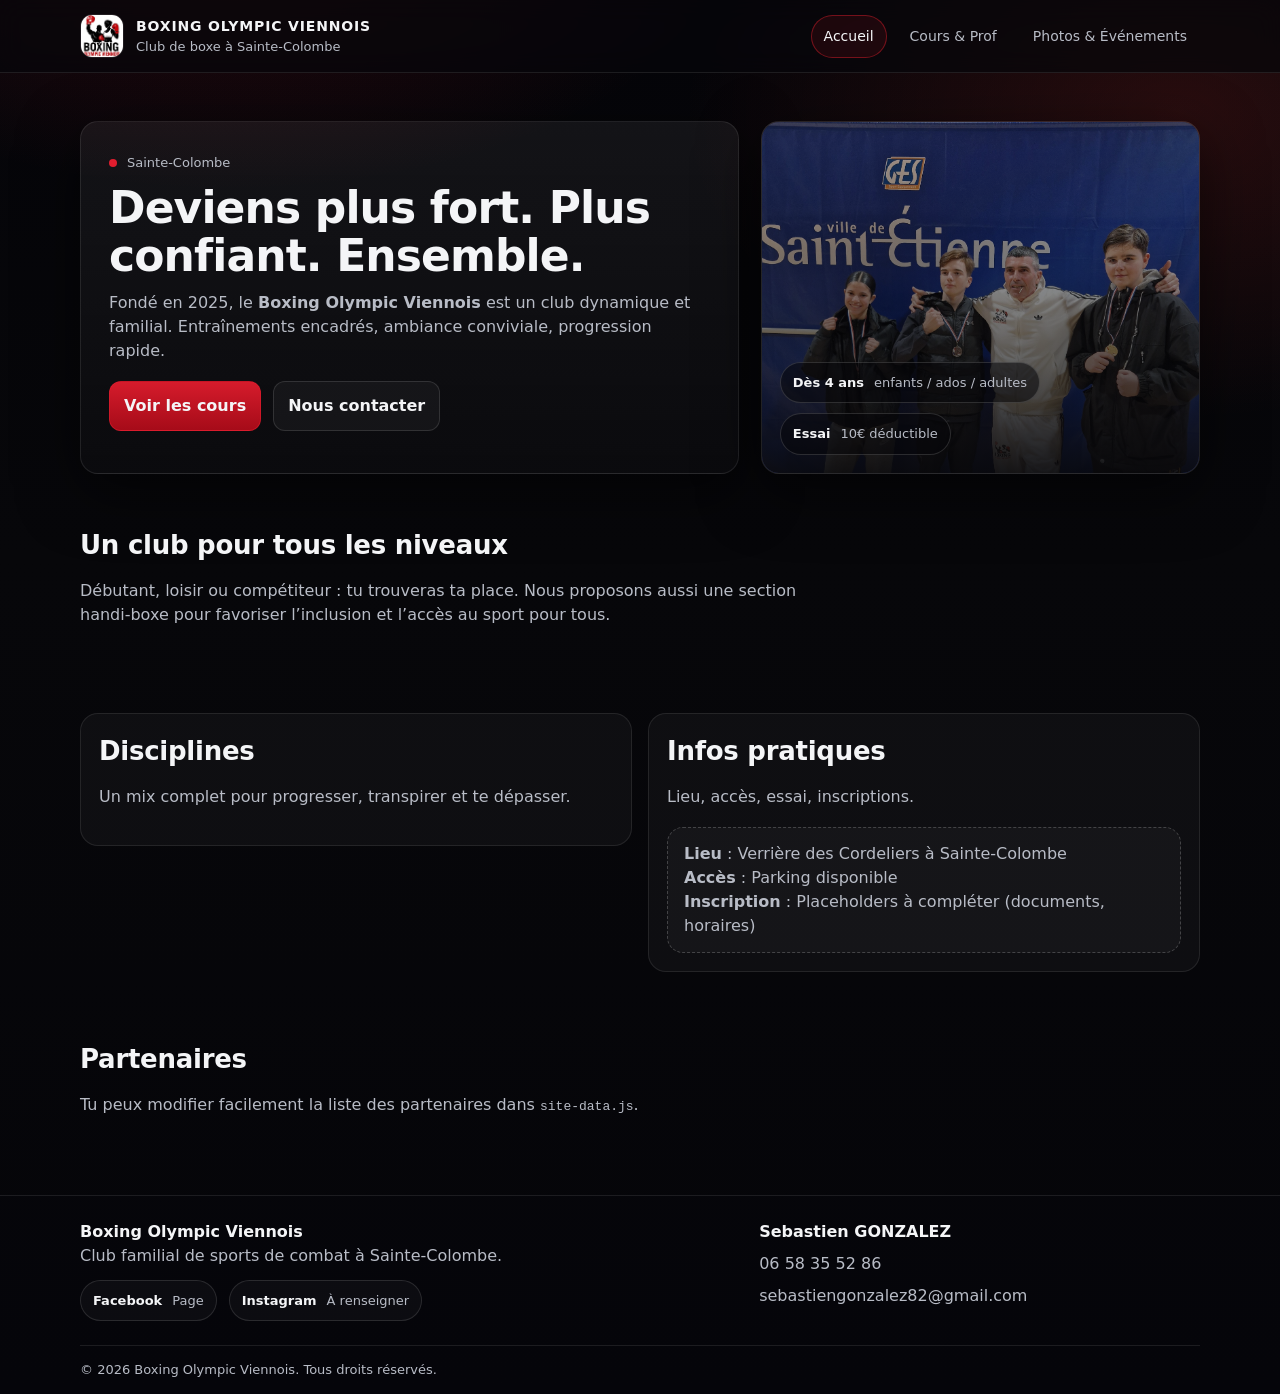
==== index.html @ 9e3224f8 "m" ====
<!doctype html>
<html lang="fr">
<head>
  <meta charset="utf-8" />
  <meta name="viewport" content="width=device-width, initial-scale=1" />
  <title>Boxing Olympic Viennois | Club de boxe à Sainte-Colombe</title>
  <meta name="description" content="Boxing Olympic Viennois (BOV) : club familial de sports de combat à Sainte-Colombe. Cours enfants dès 4 ans, ados, adultes. Loisir, compétition, handi-boxe." />
  <meta name="theme-color" content="#e11d2e" />

  <meta property="og:title" content="Boxing Olympic Viennois" />
  <meta property="og:description" content="Club familial de sports de combat à Sainte-Colombe. Cours enfants, ados, adultes. Loisir, compétition, handi-boxe." />
  <meta property="og:type" content="website" />
  <meta property="og:image" content="images/logo.jpg" />

  <link rel="icon" href="images/logo.jpg" />
  <link rel="stylesheet" href="styles.css" />

  <script src="site-data.js"></script>
  <script src="script.js" defer></script>
</head>
<body>
  <a class="skip-link" href="#main">Aller au contenu</a>

  <header class="site-header">
    <div class="container header-inner">
      <a class="brand" href="index.html" aria-label="Accueil">
        <img src="images/logo.jpg" alt="Logo Boxing Olympic Viennois" />
        <div class="brand-title">
          <strong id="clubName">Boxing Olympic Viennois</strong>
          <span id="tagline">Club de boxe à Sainte-Colombe</span>
        </div>
      </a>

      <nav class="nav" aria-label="Navigation principale">
        <a href="index.html" aria-current="page">Accueil</a>
        <a href="cours.html">Cours & Prof</a>
        <a href="photos-evenements.html">Photos & Événements</a>
      </nav>
    </div>
  </header>

  <main id="main">
    <section class="hero">
      <div class="container hero-grid">
        <div class="hero-card hero-main">
          <div class="kicker"><span class="dot"></span><span id="locationShort">Sainte-Colombe</span></div>
          <h1>Deviens plus fort. Plus confiant. Ensemble.</h1>
          <p>
            Fondé en 2025, le <strong>Boxing Olympic Viennois</strong> est un club dynamique et familial.
            Entraînements encadrés, ambiance conviviale, progression rapide.
          </p>
          <div class="hero-actions">
            <a class="btn primary" href="cours.html">Voir les cours</a>
            <a class="btn" href="#contact">Nous contacter</a>
          </div>
          <div class="meta-row" id="pricing"></div>
        </div>

        <div class="hero-side">
          <div class="hero-card hero-media" aria-label="Photo du club">
            <img src="images/index.jpg" alt="Boxing Olympic Viennois - Entraînement" />
            <div class="hero-badges">
              <div class="badge"><strong>Dès 4 ans</strong><span>enfants / ados / adultes</span></div>
              <div class="badge"><strong>Essai</strong><span>10€ déductible</span></div>
            </div>
          </div>
        </div>
      </div>
    </section>

    <section class="section">
      <div class="container">
        <h2>Un club pour tous les niveaux</h2>
        <p class="lead">
          Débutant, loisir ou compétiteur : tu trouveras ta place. Nous proposons aussi une section handi-boxe
          pour favoriser l’inclusion et l’accès au sport pour tous.
        </p>

        <div class="grid features" id="highlights"></div>
      </div>
    </section>

    <section class="section">
      <div class="container split">
        <div class="card">
          <h2>Disciplines</h2>
          <p class="lead">Un mix complet pour progresser, transpirer et te dépasser.</p>
          <ul class="list" id="disciplines"></ul>
        </div>

        <div class="card">
          <h2>Infos pratiques</h2>
          <p class="lead">Lieu, accès, essai, inscriptions.</p>
          <div class="notice">
            <div><strong>Lieu</strong> : Verrière des Cordeliers à Sainte-Colombe</div>
            <div><strong>Accès</strong> : Parking disponible</div>
            <div><strong>Inscription</strong> : Placeholders à compléter (documents, horaires)</div>
          </div>
        </div>
      </div>
    </section>

    <section class="section">
      <div class="container">
        <h2>Partenaires</h2>
        <p class="lead">Tu peux modifier facilement la liste des partenaires dans <code>site-data.js</code>.</p>
        <div class="partners" id="partners"></div>
      </div>
    </section>
  </main>

  <footer class="site-footer" id="contact">
    <div class="container footer-inner">
      <div>
        <strong id="clubNameFooter">Boxing Olympic Viennois</strong>
        <p>Club familial de sports de combat à Sainte-Colombe.</p>
        <div class="meta-row" style="margin-top:12px">
          <a class="pill" id="contactFacebook" href="#" target="_blank" rel="noopener"><strong>Facebook</strong><span>Page</span></a>
          <a class="pill" id="contactInstagram" href="#" target="_blank" rel="noopener"><strong>Instagram</strong><span>À renseigner</span></a>
        </div>
      </div>

      <div class="footer-links" aria-label="Contact">
        <div><strong id="contactName">Sebastien GONZALEZ</strong></div>
        <a id="contactPhone" href="tel:+33658355286">06 58 35 52 86</a>
        <a id="contactEmail" href="mailto:sebastiengonzalez82@gmail.com">sebastiengonzalez82@gmail.com</a>
        <div id="contactAddress"></div>
      </div>
    </div>

    <div class="container subfooter">
      <div>© <span id="year"></span> Boxing Olympic Viennois. Tous droits réservés.</div>
    </div>

    <script>
      document.getElementById('year').textContent = new Date().getFullYear();
    </script>
  </footer>
</body>
</html>
---- styles.css ----
:root{
  --bg:#07070a;
  --panel:#0f1016;
  --text:#f4f5f7;
  --muted:#b8bcc6;
  --red:#e11d2e;
  --red2:#ff3b30;
  --redDark:#2a0b10;
  --redDark2:#3a0c13;
  --border:rgba(255,255,255,.09);
  --shadow:0 18px 60px rgba(0,0,0,.55);
  --radius:18px;
}
*{box-sizing:border-box}
html{scroll-behavior:smooth}
body{
  margin:0;
  font-family:ui-sans-serif,system-ui,-apple-system,Segoe UI,Roboto,Helvetica,Arial,"Apple Color Emoji","Segoe UI Emoji";
  color:var(--text);
  background:
    radial-gradient(1000px 600px at 18% -10%, rgba(225,29,46,.20), transparent 55%),
    radial-gradient(900px 560px at 92% 8%, rgba(255,59,48,.14), transparent 55%),
    linear-gradient(180deg, #050509 0%, #07070a 40%, #050509 100%);
  line-height:1.5;
}
a{color:inherit;text-decoration:none}
a:hover{color:var(--text)}
img{max-width:100%;display:block}
.container{width:min(1120px, calc(100% - 40px)); margin:0 auto}

.skip-link{
  position:absolute; left:-999px; top:auto; width:1px; height:1px; overflow:hidden;
}
.skip-link:focus{
  left:16px; top:16px; width:auto; height:auto; padding:10px 12px;
  background:var(--panel); border:1px solid var(--border); border-radius:12px; z-index:2000;
}

.site-header{position:sticky; top:0; z-index:1000; backdrop-filter:blur(12px); background:rgba(7,7,10,.70); border-bottom:1px solid var(--border)}
.header-inner{display:flex; align-items:center; justify-content:space-between; padding:14px 0; gap:16px}
.brand{display:flex; align-items:center; gap:12px; min-width:0}
.brand img{width:44px; height:44px; border-radius:12px; object-fit:cover; border:1px solid var(--border)}
.brand-title{display:flex; flex-direction:column; min-width:0}
.brand-title strong{font-size:14px; letter-spacing:.06em; text-transform:uppercase; white-space:nowrap; overflow:hidden; text-overflow:ellipsis}
.brand-title span{font-size:13px; color:var(--muted); white-space:nowrap; overflow:hidden; text-overflow:ellipsis}

.nav{display:flex; align-items:center; gap:10px; flex-wrap:wrap; justify-content:flex-end}
.nav a{
  padding:10px 12px;
  border:1px solid transparent;
  border-radius:999px;
  color:var(--muted);
  font-size:14px;
}
.nav a:hover{color:var(--text); border-color:rgba(255,255,255,.12); background:rgba(255,255,255,.04)}
.nav a[aria-current="page"]{color:var(--text); border-color:rgba(225,29,46,.45); background:rgba(225,29,46,.10)}

.hero{padding:48px 0 18px}
.hero-grid{display:grid; grid-template-columns: 1.2fr .8fr; gap:22px; align-items:stretch}
.hero-card{
  background:linear-gradient(180deg, rgba(255,255,255,.06), rgba(255,255,255,.02));
  border:1px solid var(--border);
  border-radius:var(--radius);
  box-shadow:var(--shadow);
  overflow:hidden;
}
.hero-main{padding:28px}
.kicker{display:inline-flex; align-items:center; gap:10px; font-size:13px; color:var(--muted)}
.kicker .dot{width:8px; height:8px; border-radius:999px; background:var(--red)}
.hero h1{margin:10px 0 10px; font-size:44px; letter-spacing:-.02em; line-height:1.1}
.hero p{margin:0; color:var(--muted); font-size:16px; max-width:62ch}
.hero-actions{display:flex; gap:12px; margin-top:18px; flex-wrap:wrap}
.btn{
  display:inline-flex; align-items:center; justify-content:center;
  padding:12px 14px;
  border-radius:12px;
  border:1px solid rgba(255,255,255,.12);
  background:rgba(255,255,255,.04);
  color:var(--text);
  font-weight:600;
}
.btn:hover{border-color:rgba(255,255,255,.18); background:rgba(255,255,255,.06)}
.btn.primary{
  border-color:rgba(225,29,46,.55);
  background:linear-gradient(180deg, rgba(225,29,46,.95), rgba(175,12,26,.95));
}
.btn.primary:hover{filter:saturate(1.05) brightness(1.03)}

.hero-side{display:flex; flex-direction:column}
.hero-side .hero-card{height:100%}
.hero-media{position:relative; height:100%}
.hero-media img{width:100%; height:100%; object-fit:cover; opacity:.92}
.hero-media::after{
  content:"";
  position:absolute; inset:0;
  background:linear-gradient(180deg, rgba(7,7,10,.10) 0%, rgba(7,7,10,.60) 70%, rgba(7,7,10,.92) 100%);
}
.hero-badges{position:absolute; inset:auto 18px 18px 18px; display:flex; gap:10px; flex-wrap:wrap; z-index:2}
.badge{display:inline-flex; align-items:center; gap:10px; padding:10px 12px; border-radius:999px; border:1px solid rgba(255,255,255,.14); background:rgba(7,7,10,.55); color:var(--text); font-size:13px}
.badge span{color:var(--muted)}

.section{padding:34px 0}
.section h2{margin:0 0 14px; font-size:26px; letter-spacing:-.01em}
.section p.lead{margin:0 0 18px; color:var(--muted); max-width:75ch}

.band{
  border-top:1px solid var(--border);
  border-bottom:1px solid var(--border);
}
.band--red{
  background:
    radial-gradient(900px 520px at 15% 0%, rgba(225,29,46,.22), transparent 55%),
    linear-gradient(180deg, rgba(42,11,16,.92), rgba(26,8,12,.92));
}

.grid{display:grid; grid-template-columns: repeat(12, 1fr); gap:16px}
.card{
  background:rgba(255,255,255,.035);
  border:1px solid var(--border);
  border-radius:var(--radius);
  padding:18px;
}
.card h3{margin:0 0 8px; font-size:18px}
.card p{margin:0; color:var(--muted)}

.card--accent{
  background:linear-gradient(180deg, rgba(58,12,19,.70), rgba(42,11,16,.40));
  border-color:rgba(225,29,46,.22);
}
.card--accent h2, .card--accent h3{color:var(--text)}
.card--accent p{color:rgba(244,245,247,.84)}

 .prof-photo{
   width:100%;
   height:220px;
   object-fit:cover;
   border-radius:16px;
   border:1px solid rgba(255,255,255,.10);
   margin:12px 0 12px;
 }

.discipline-grid .card{grid-column: span 6}

.features .card{grid-column: span 4}

.split{display:grid; grid-template-columns: 1fr 1fr; gap:16px; align-items:start}
.list{margin:0; padding-left:18px; color:var(--muted)}
.list li{margin:8px 0}

.meta-row{display:flex; gap:12px; flex-wrap:wrap; margin-top:14px}
.pill{display:inline-flex; align-items:center; gap:10px; padding:10px 12px; border-radius:999px; border:1px solid rgba(255,255,255,.12); background:rgba(255,255,255,.03); color:var(--muted); font-size:13px}
.pill strong{color:var(--text); font-weight:700}

.gallery{display:grid; grid-template-columns:repeat(12, 1fr); gap:12px}
.gallery a{grid-column:span 3; border-radius:16px; overflow:hidden; border:1px solid var(--border); background:rgba(255,255,255,.03)}
.gallery img{width:100%; height:190px; object-fit:cover; transition:transform .25s ease}
.gallery a:hover img{transform:scale(1.04)}
.gallery .caption{padding:10px 12px; color:var(--muted); font-size:13px}

.partners{display:grid; grid-template-columns:repeat(12, 1fr); gap:12px}
.partner{grid-column:span 3; display:flex; flex-direction:column; gap:10px; padding:14px; border-radius:16px; border:1px solid var(--border); background:rgba(255,255,255,.03)}
.partner img{width:100%; height:120px; object-fit:cover; border-radius:12px; border:1px solid rgba(255,255,255,.10)}
.partner strong{font-size:14px}
.partner span{font-size:13px; color:var(--muted)}
.partner:hover{border-color:rgba(225,29,46,.35)}

.site-footer{margin-top:26px; border-top:1px solid var(--border); background:rgba(7,7,10,.70)}
.footer-inner{display:grid; grid-template-columns: 1.2fr .8fr; gap:18px; padding:24px 0}
.footer-inner p{margin:0; color:var(--muted)}
.footer-links{display:flex; flex-direction:column; gap:8px; align-items:flex-start}
.footer-links a{color:var(--muted)}
.footer-links a:hover{color:var(--text)}
.subfooter{padding:14px 0; color:var(--muted); font-size:13px; border-top:1px solid var(--border)}

.notice{padding:14px 16px; border-radius:16px; border:1px dashed rgba(255,255,255,.20); background:rgba(255,255,255,.03); color:var(--muted)}

@media (max-width: 980px){
  .hero-grid{grid-template-columns:1fr}
  .hero h1{font-size:38px}
  .features .card{grid-column:span 6}
  .gallery a{grid-column:span 4}
  .partner{grid-column:span 4}
}
@media (max-width: 640px){
  .header-inner{padding:12px 0}
  .brand-title span{display:none}
  .hero{padding:34px 0 12px}
  .hero h1{font-size:32px}
  .hero-main{padding:20px}
  .features .card{grid-column:span 12}
  .split{grid-template-columns:1fr}
  .gallery a{grid-column:span 6}
  .partner{grid-column:span 6}
  .footer-inner{grid-template-columns:1fr}
}
@media (max-width: 420px){
  .gallery a{grid-column:span 12}
  .partner{grid-column:span 12}
}
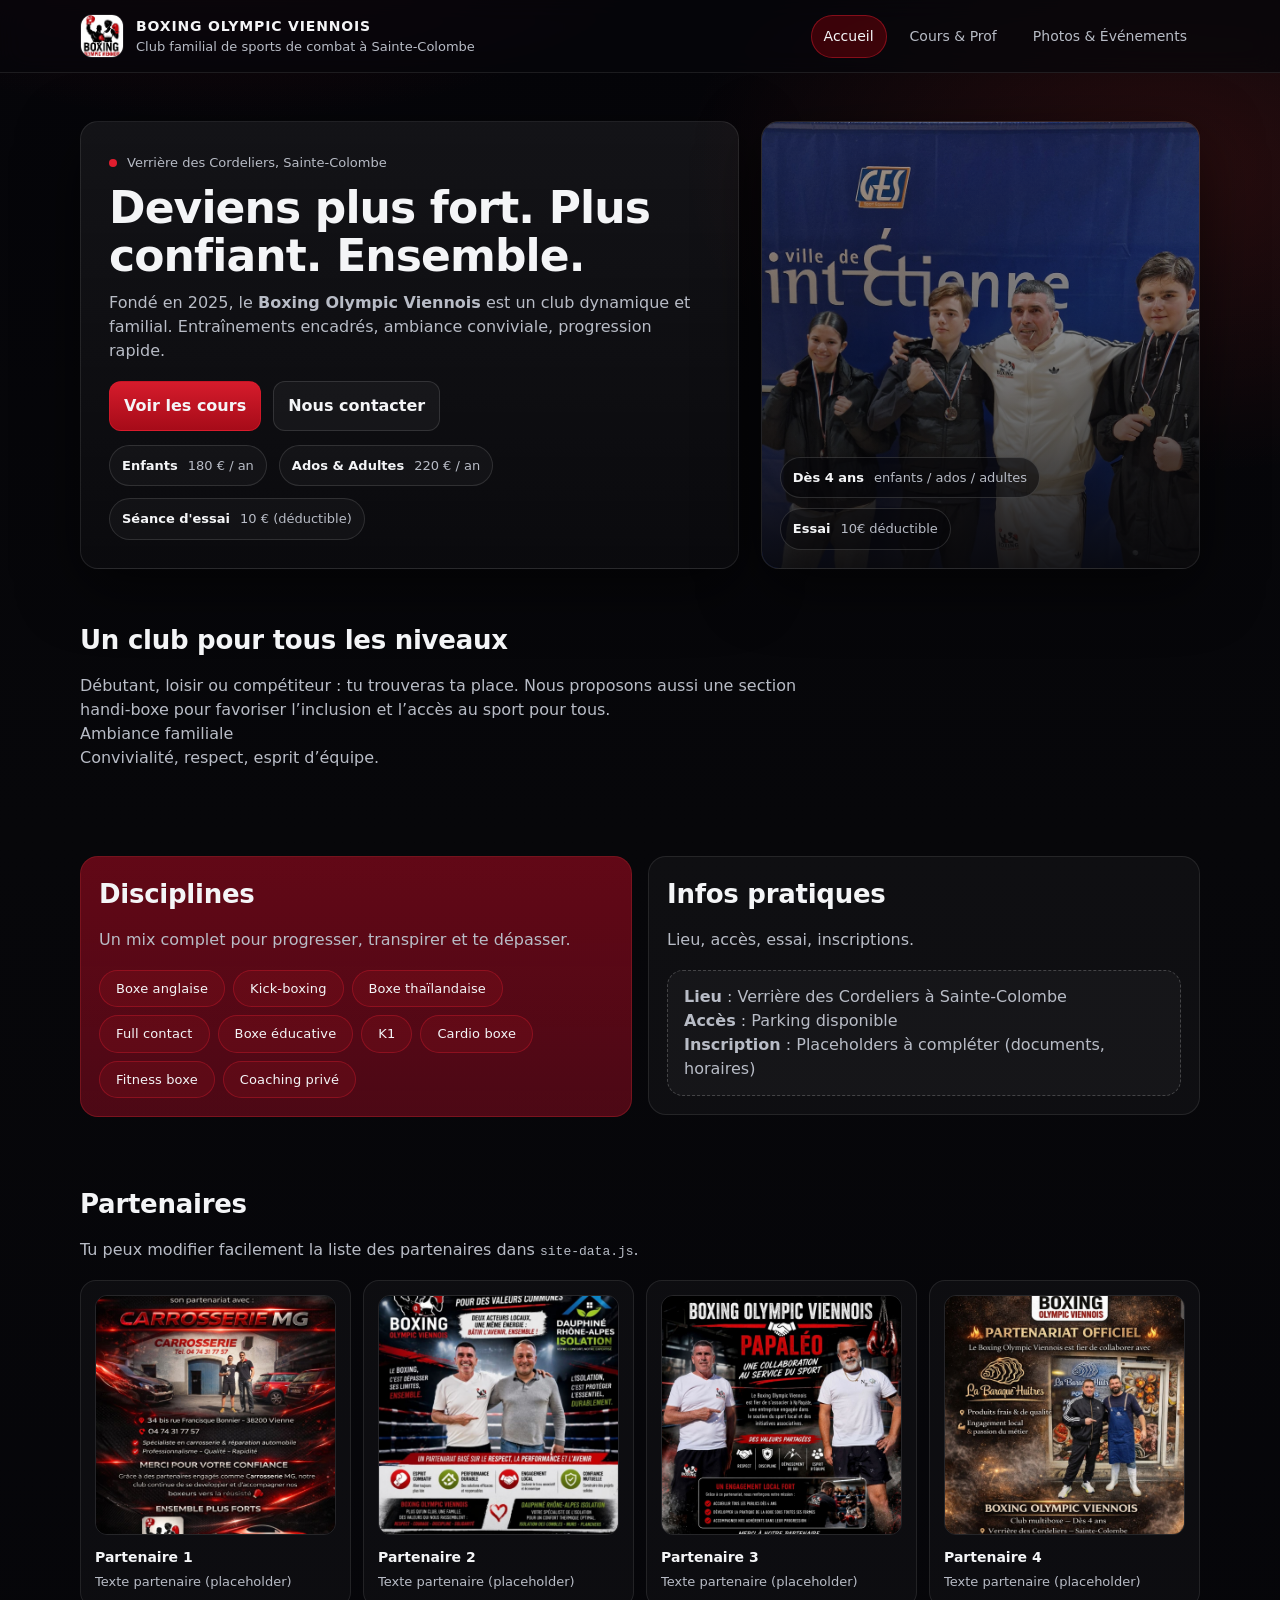
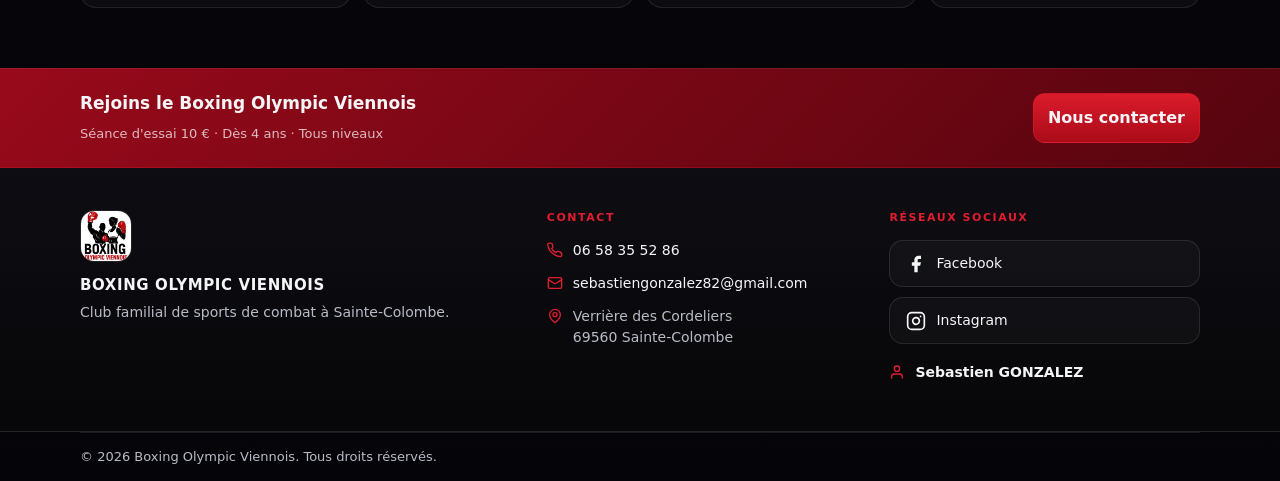
==== commit 7108d263: "m" ====
--- a/index.html
+++ b/index.html
@@ -74,18 +74,19 @@
         <p class="lead">
           Débutant, loisir ou compétiteur : tu trouveras ta place. Nous proposons aussi une section handi-boxe
           pour favoriser l’inclusion et l’accès au sport pour tous.
+          <br>
+          Ambiance familiale<br>
+          Convivialité, respect, esprit d’équipe.
         </p>
 
-        <div class="grid features" id="highlights"></div>
-      </div>
     </section>
 
     <section class="section">
       <div class="container split">
-        <div class="card">
+        <div class="card card--accent">
           <h2>Disciplines</h2>
           <p class="lead">Un mix complet pour progresser, transpirer et te dépasser.</p>
-          <ul class="list" id="disciplines"></ul>
+          <div class="disc-tags" id="disciplines"></div>
         </div>
 
         <div class="card">
@@ -110,21 +111,60 @@
   </main>
 
   <footer class="site-footer" id="contact">
-    <div class="container footer-inner">
-      <div>
-        <strong id="clubNameFooter">Boxing Olympic Viennois</strong>
-        <p>Club familial de sports de combat à Sainte-Colombe.</p>
-        <div class="meta-row" style="margin-top:12px">
-          <a class="pill" id="contactFacebook" href="#" target="_blank" rel="noopener"><strong>Facebook</strong><span>Page</span></a>
-          <a class="pill" id="contactInstagram" href="#" target="_blank" rel="noopener"><strong>Instagram</strong><span>À renseigner</span></a>
+
+    <div class="footer-cta">
+      <div class="container footer-cta-inner">
+        <div>
+          <strong>Rejoins le Boxing Olympic Viennois</strong>
+          <span>Séance d'essai 10 € · Dès 4 ans · Tous niveaux</span>
         </div>
+        <a class="btn primary" href="mailto:sebastiengonzalez82@gmail.com">Nous contacter</a>
       </div>
+    </div>
 
-      <div class="footer-links" aria-label="Contact">
-        <div><strong id="contactName">Sebastien GONZALEZ</strong></div>
-        <a id="contactPhone" href="tel:+33658355286">06 58 35 52 86</a>
-        <a id="contactEmail" href="mailto:sebastiengonzalez82@gmail.com">sebastiengonzalez82@gmail.com</a>
-        <div id="contactAddress"></div>
+    <div class="footer-body">
+      <div class="container footer-cols">
+
+        <div class="footer-col footer-col--brand">
+          <img src="images/logo.jpg" alt="Logo Boxing Olympic Viennois" class="footer-logo" />
+          <strong id="clubNameFooter">Boxing Olympic Viennois</strong>
+          <p>Club familial de sports de combat à Sainte-Colombe.</p>
+        </div>
+
+        <div class="footer-col">
+          <div class="footer-col-title">Contact</div>
+          <div class="footer-contact-row">
+            <svg xmlns="http://www.w3.org/2000/svg" width="16" height="16" viewBox="0 0 24 24" fill="none" stroke="currentColor" stroke-width="2" stroke-linecap="round" stroke-linejoin="round" aria-hidden="true"><path d="M22 16.92v3a2 2 0 0 1-2.18 2 19.79 19.79 0 0 1-8.63-3.07A19.5 19.5 0 0 1 4.11 12.5a19.79 19.79 0 0 1-3.07-8.67A2 2 0 0 1 3 1.72h3a2 2 0 0 1 2 1.72c.127.96.361 1.903.7 2.81a2 2 0 0 1-.45 2.11L7.09 9.91a16 16 0 0 0 6 6l1.27-1.27a2 2 0 0 1 2.11-.45c.907.339 1.85.573 2.81.7A2 2 0 0 1 21 16.92z"/></svg>
+            <a id="contactPhone" href="tel:+33658355286">06 58 35 52 86</a>
+          </div>
+          <div class="footer-contact-row">
+            <svg xmlns="http://www.w3.org/2000/svg" width="16" height="16" viewBox="0 0 24 24" fill="none" stroke="currentColor" stroke-width="2" stroke-linecap="round" stroke-linejoin="round" aria-hidden="true"><rect width="20" height="16" x="2" y="4" rx="2"/><path d="m22 7-8.97 5.7a1.94 1.94 0 0 1-2.06 0L2 7"/></svg>
+            <a id="contactEmail" href="mailto:sebastiengonzalez82@gmail.com">sebastiengonzalez82@gmail.com</a>
+          </div>
+          <div class="footer-contact-row">
+            <svg xmlns="http://www.w3.org/2000/svg" width="16" height="16" viewBox="0 0 24 24" fill="none" stroke="currentColor" stroke-width="2" stroke-linecap="round" stroke-linejoin="round" aria-hidden="true"><path d="M20 10c0 6-8 12-8 12s-8-6-8-12a8 8 0 0 1 16 0Z"/><circle cx="12" cy="10" r="3"/></svg>
+            <div id="contactAddress">Verrière des Cordeliers<br>69560 Sainte-Colombe</div>
+          </div>
+        </div>
+
+        <div class="footer-col">
+          <div class="footer-col-title">Réseaux sociaux</div>
+          <div class="footer-socials">
+            <a class="social-btn" id="contactFacebook" href="https://www.facebook.com/sebastien.gonzalez.7921" target="_blank" rel="noopener" aria-label="Facebook">
+              <svg xmlns="http://www.w3.org/2000/svg" width="20" height="20" viewBox="0 0 24 24" aria-hidden="true"><path fill="currentColor" d="M18 2h-3a5 5 0 0 0-5 5v3H7v4h3v8h4v-8h3l1-4h-4V7a1 1 0 0 1 1-1h3z"/></svg>
+              <span>Facebook</span>
+            </a>
+            <a class="social-btn" id="contactInstagram" href="#" target="_blank" rel="noopener" aria-label="Instagram">
+              <svg xmlns="http://www.w3.org/2000/svg" width="20" height="20" viewBox="0 0 24 24" fill="none" stroke="currentColor" stroke-width="2" stroke-linecap="round" stroke-linejoin="round" aria-hidden="true"><rect width="20" height="20" x="2" y="2" rx="5" ry="5"/><path d="M16 11.37A4 4 0 1 1 12.63 8 4 4 0 0 1 16 11.37z"/><line x1="17.5" x2="17.51" y1="6.5" y2="6.5"/></svg>
+              <span>Instagram</span>
+            </a>
+          </div>
+          <div class="footer-contact-row" style="margin-top:18px">
+            <svg xmlns="http://www.w3.org/2000/svg" width="16" height="16" viewBox="0 0 24 24" fill="none" stroke="currentColor" stroke-width="2" stroke-linecap="round" stroke-linejoin="round" aria-hidden="true"><path d="M20 21v-2a4 4 0 0 0-4-4H8a4 4 0 0 0-4 4v2"/><circle cx="12" cy="7" r="4"/></svg>
+            <strong id="contactName">Sebastien GONZALEZ</strong>
+          </div>
+        </div>
+
       </div>
     </div>
 
--- a/styles.css
+++ b/styles.css
@@ -52,8 +52,8 @@
   color:var(--muted);
   font-size:14px;
 }
-.nav a:hover{color:var(--text); border-color:rgba(255,255,255,.12); background:rgba(255,255,255,.04)}
-.nav a[aria-current="page"]{color:var(--text); border-color:rgba(225,29,46,.45); background:rgba(225,29,46,.10)}
+.nav a:hover{color:var(--text); border-color:rgba(255,255,255,.12); background:rgba(90, 1, 1, 0.497)}
+.nav a[aria-current="page"]{color:var(--text); border-color:rgba(225,29,46,.45); background:rgba(120, 1, 11, 0.468)}
 
 .hero{padding:48px 0 18px}
 .hero-grid{display:grid; grid-template-columns: 1.2fr .8fr; gap:22px; align-items:stretch}
@@ -124,8 +124,8 @@
 .card p{margin:0; color:var(--muted)}
 
 .card--accent{
-  background:linear-gradient(180deg, rgba(58,12,19,.70), rgba(42,11,16,.40));
-  border-color:rgba(225,29,46,.22);
+  background:linear-gradient(180deg, rgba(137, 9, 28, 0.7), rgba(182, 12, 40, 0.4));
+  border-color:rgba(137, 26, 35, 0.673);
 }
 .card--accent h2, .card--accent h3{color:var(--text)}
 .card--accent p{color:rgba(244,245,247,.84)}
@@ -141,6 +141,19 @@
 
 .discipline-grid .card{grid-column: span 6}
 
+.disc-tags{display:flex; flex-wrap:wrap; gap:8px; margin-top:14px}
+.disc-tag{
+  display:inline-flex; align-items:center;
+  padding:8px 16px;
+  border-radius:999px;
+  border:1px solid rgba(225,29,46,.35);
+  background:rgba(225,29,46,.10);
+  color:var(--text);
+  font-size:13px;
+  font-weight:500;
+  letter-spacing:.01em;
+}
+
 .features .card{grid-column: span 4}
 
 .split{display:grid; grid-template-columns: 1fr 1fr; gap:16px; align-items:start}
@@ -159,17 +172,99 @@
 
 .partners{display:grid; grid-template-columns:repeat(12, 1fr); gap:12px}
 .partner{grid-column:span 3; display:flex; flex-direction:column; gap:10px; padding:14px; border-radius:16px; border:1px solid var(--border); background:rgba(255,255,255,.03)}
-.partner img{width:100%; height:120px; object-fit:cover; border-radius:12px; border:1px solid rgba(255,255,255,.10)}
+.partner img{width:100%; height:240px; object-fit:cover; border-radius:12px; border:1px solid rgba(255,255,255,.10)}
 .partner strong{font-size:14px}
 .partner span{font-size:13px; color:var(--muted)}
 .partner:hover{border-color:rgba(225,29,46,.35)}
 
-.site-footer{margin-top:26px; border-top:1px solid var(--border); background:rgba(7,7,10,.70)}
-.footer-inner{display:grid; grid-template-columns: 1.2fr .8fr; gap:18px; padding:24px 0}
-.footer-inner p{margin:0; color:var(--muted)}
-.footer-links{display:flex; flex-direction:column; gap:8px; align-items:flex-start}
-.footer-links a{color:var(--muted)}
-.footer-links a:hover{color:var(--text)}
+.modal{
+  position:fixed;
+  inset:0;
+  display:none;
+  align-items:center;
+  justify-content:center;
+  padding:20px;
+  background:rgba(0,0,0,.72);
+  backdrop-filter:blur(6px);
+  z-index:3000;
+}
+.modal[aria-hidden="false"]{display:flex}
+.modal__dialog{
+  width:min(600px, 100%);
+  max-height:calc(100vh - 40px);
+  overflow:auto;
+  border-radius:18px;
+  border:1px solid rgba(255,255,255,.14);
+  background:rgba(15,16,22,.92);
+  box-shadow:var(--shadow);
+}
+.modal__top{
+  display:flex;
+  align-items:center;
+  justify-content:space-between;
+  gap:12px;
+  padding:14px 14px 10px;
+  border-bottom:1px solid var(--border);
+}
+.modal__title{font-weight:800}
+.modal__close{
+  appearance:none;
+  border:1px solid rgba(255,255,255,.14);
+  background:rgba(255,255,255,.04);
+  color:var(--text);
+  border-radius:12px;
+  padding:10px 12px;
+  cursor:pointer;
+}
+.modal__close:hover{background:rgba(255,255,255,.06)}
+.modal__body{padding:14px}
+.modal__img{width:100%; height:auto; border-radius:16px; border:1px solid rgba(255,255,255,.10)}
+.modal__actions{display:flex; gap:10px; flex-wrap:wrap; padding:0 14px 14px}
+
+.site-footer{margin-top:26px}
+
+.footer-cta{
+  background:linear-gradient(135deg, rgba(160,10,28,.95) 0%, rgba(90,5,15,.95) 100%);
+  border-top:1px solid rgba(255,255,255,.08);
+  border-bottom:1px solid rgba(225,29,46,.25);
+}
+.footer-cta-inner{
+  display:flex; align-items:center; justify-content:space-between; gap:16px; flex-wrap:wrap;
+  padding:22px 0;
+}
+.footer-cta strong{font-size:17px; display:block; margin-bottom:4px}
+.footer-cta span{font-size:13px; color:rgba(255,255,255,.72)}
+
+.footer-body{
+  background:linear-gradient(180deg, #0d0d13 0%, #070709 100%);
+  border-bottom:1px solid var(--border);
+  padding:42px 0 36px;
+}
+.footer-cols{display:grid; grid-template-columns:1.4fr 1fr 1fr; gap:32px}
+.footer-col-title{
+  font-size:11px; letter-spacing:.14em; text-transform:uppercase;
+  color:var(--red); font-weight:700; margin-bottom:14px;
+}
+.footer-logo{width:52px; height:52px; border-radius:14px; object-fit:cover; border:1px solid var(--border); margin-bottom:12px}
+.footer-col--brand strong{font-size:15px; letter-spacing:.04em; text-transform:uppercase; display:block; margin-bottom:6px}
+.footer-col--brand p{color:var(--muted); font-size:14px; margin:0}
+
+.footer-contact-row{display:flex; align-items:flex-start; gap:10px; margin-bottom:12px; color:var(--muted); font-size:14px}
+.footer-contact-row svg{flex-shrink:0; color:var(--red); margin-top:2px}
+.footer-contact-row a{color:var(--text)}
+.footer-contact-row a:hover{color:var(--red2)}
+.footer-contact-row strong{color:var(--text)}
+
+.footer-socials{display:flex; flex-direction:column; gap:10px}
+.social-btn{
+  display:inline-flex; align-items:center; gap:10px;
+  padding:12px 16px; border-radius:14px;
+  border:1px solid rgba(255,255,255,.10);
+  background:rgba(255,255,255,.03);
+  color:var(--text); font-size:14px;
+}
+.social-btn:hover{border-color:rgba(225,29,46,.45); background:rgba(225,29,46,.08); color:var(--text)}
+
 .subfooter{padding:14px 0; color:var(--muted); font-size:13px; border-top:1px solid var(--border)}
 
 .notice{padding:14px 16px; border-radius:16px; border:1px dashed rgba(255,255,255,.20); background:rgba(255,255,255,.03); color:var(--muted)}
@@ -191,9 +286,11 @@
   .split{grid-template-columns:1fr}
   .gallery a{grid-column:span 6}
   .partner{grid-column:span 6}
-  .footer-inner{grid-template-columns:1fr}
+  .footer-cols{grid-template-columns:1fr 1fr}
+  .footer-cta-inner{flex-direction:column; align-items:flex-start}
 }
 @media (max-width: 420px){
   .gallery a{grid-column:span 12}
   .partner{grid-column:span 12}
-}
+  .footer-cols{grid-template-columns:1fr}
+}
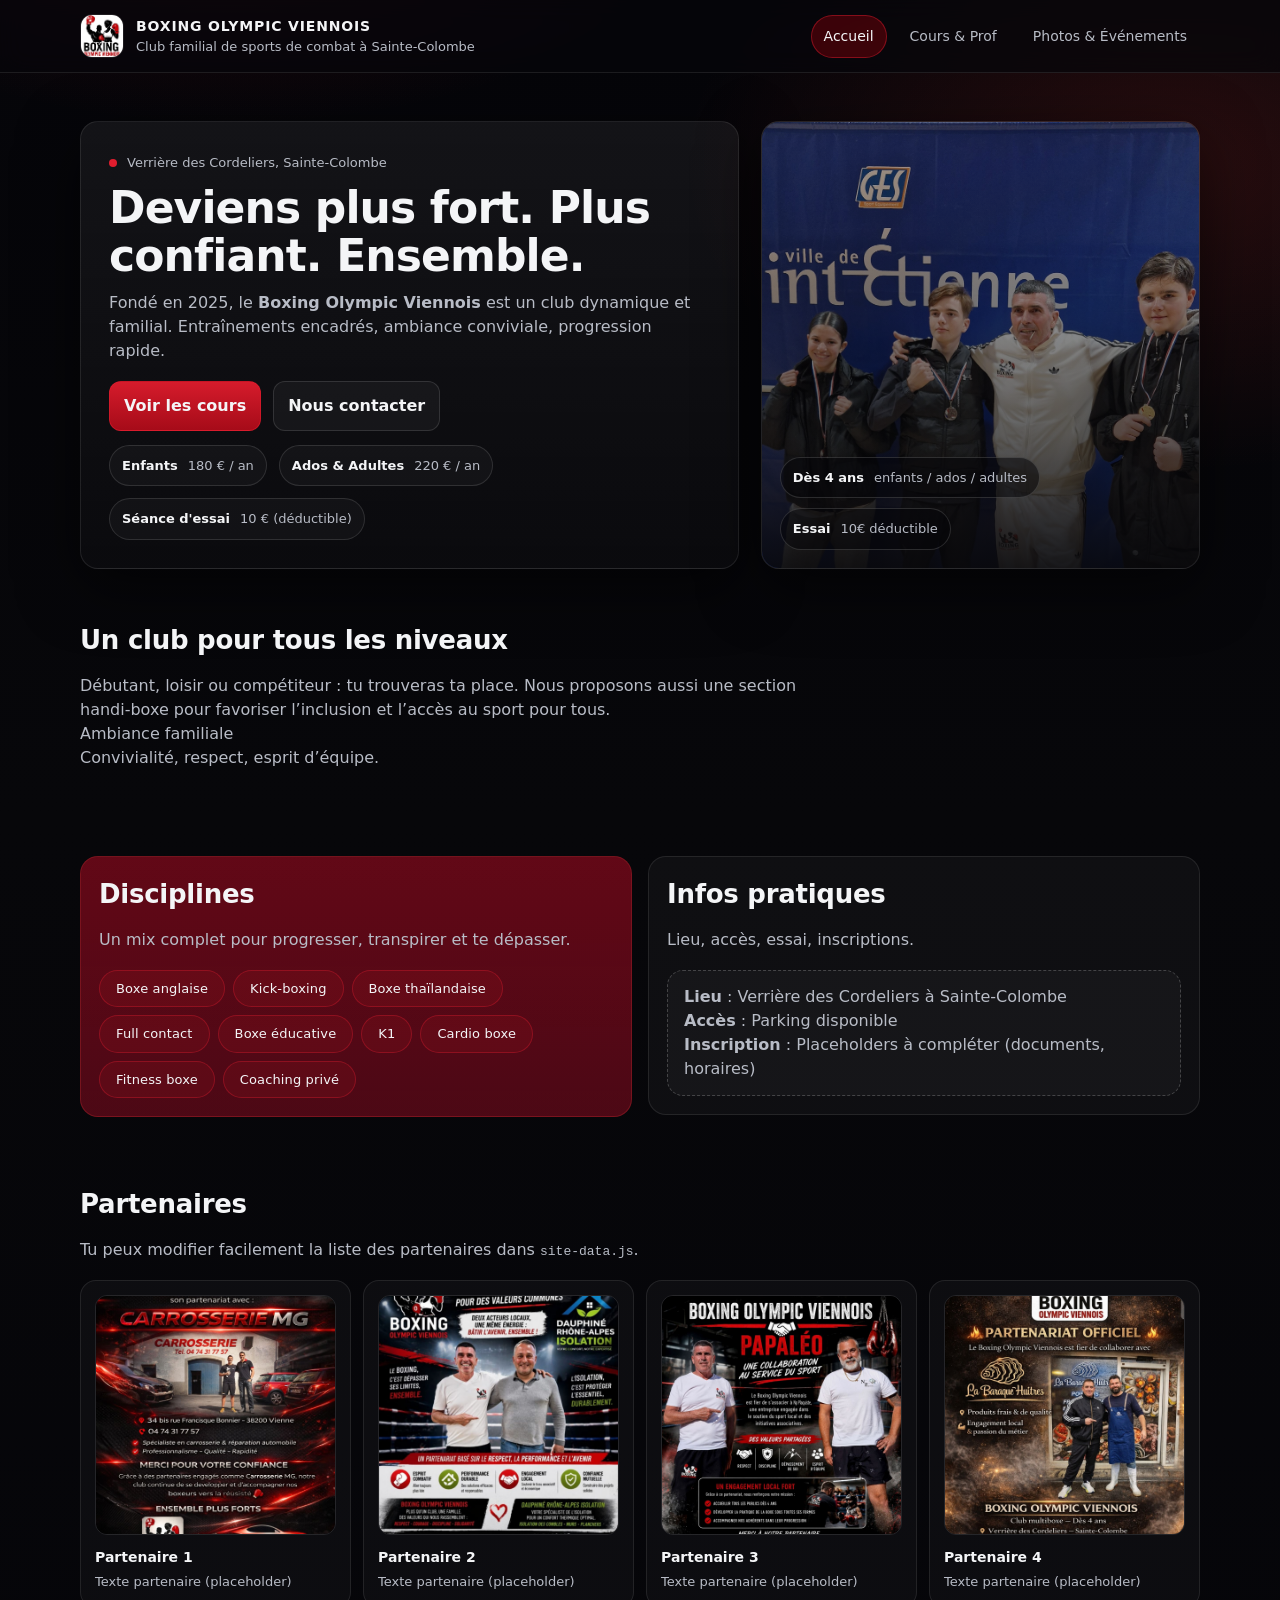
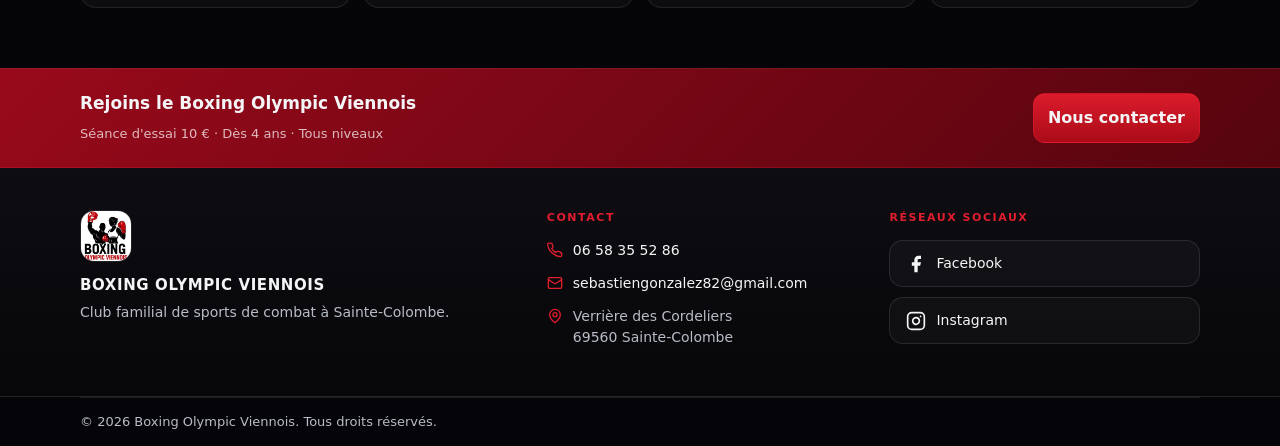
==== commit a6a55ce1: "m" ====
--- a/index.html
+++ b/index.html
@@ -159,10 +159,6 @@
               <span>Instagram</span>
             </a>
           </div>
-          <div class="footer-contact-row" style="margin-top:18px">
-            <svg xmlns="http://www.w3.org/2000/svg" width="16" height="16" viewBox="0 0 24 24" fill="none" stroke="currentColor" stroke-width="2" stroke-linecap="round" stroke-linejoin="round" aria-hidden="true"><path d="M20 21v-2a4 4 0 0 0-4-4H8a4 4 0 0 0-4 4v2"/><circle cx="12" cy="7" r="4"/></svg>
-            <strong id="contactName">Sebastien GONZALEZ</strong>
-          </div>
         </div>
 
       </div>
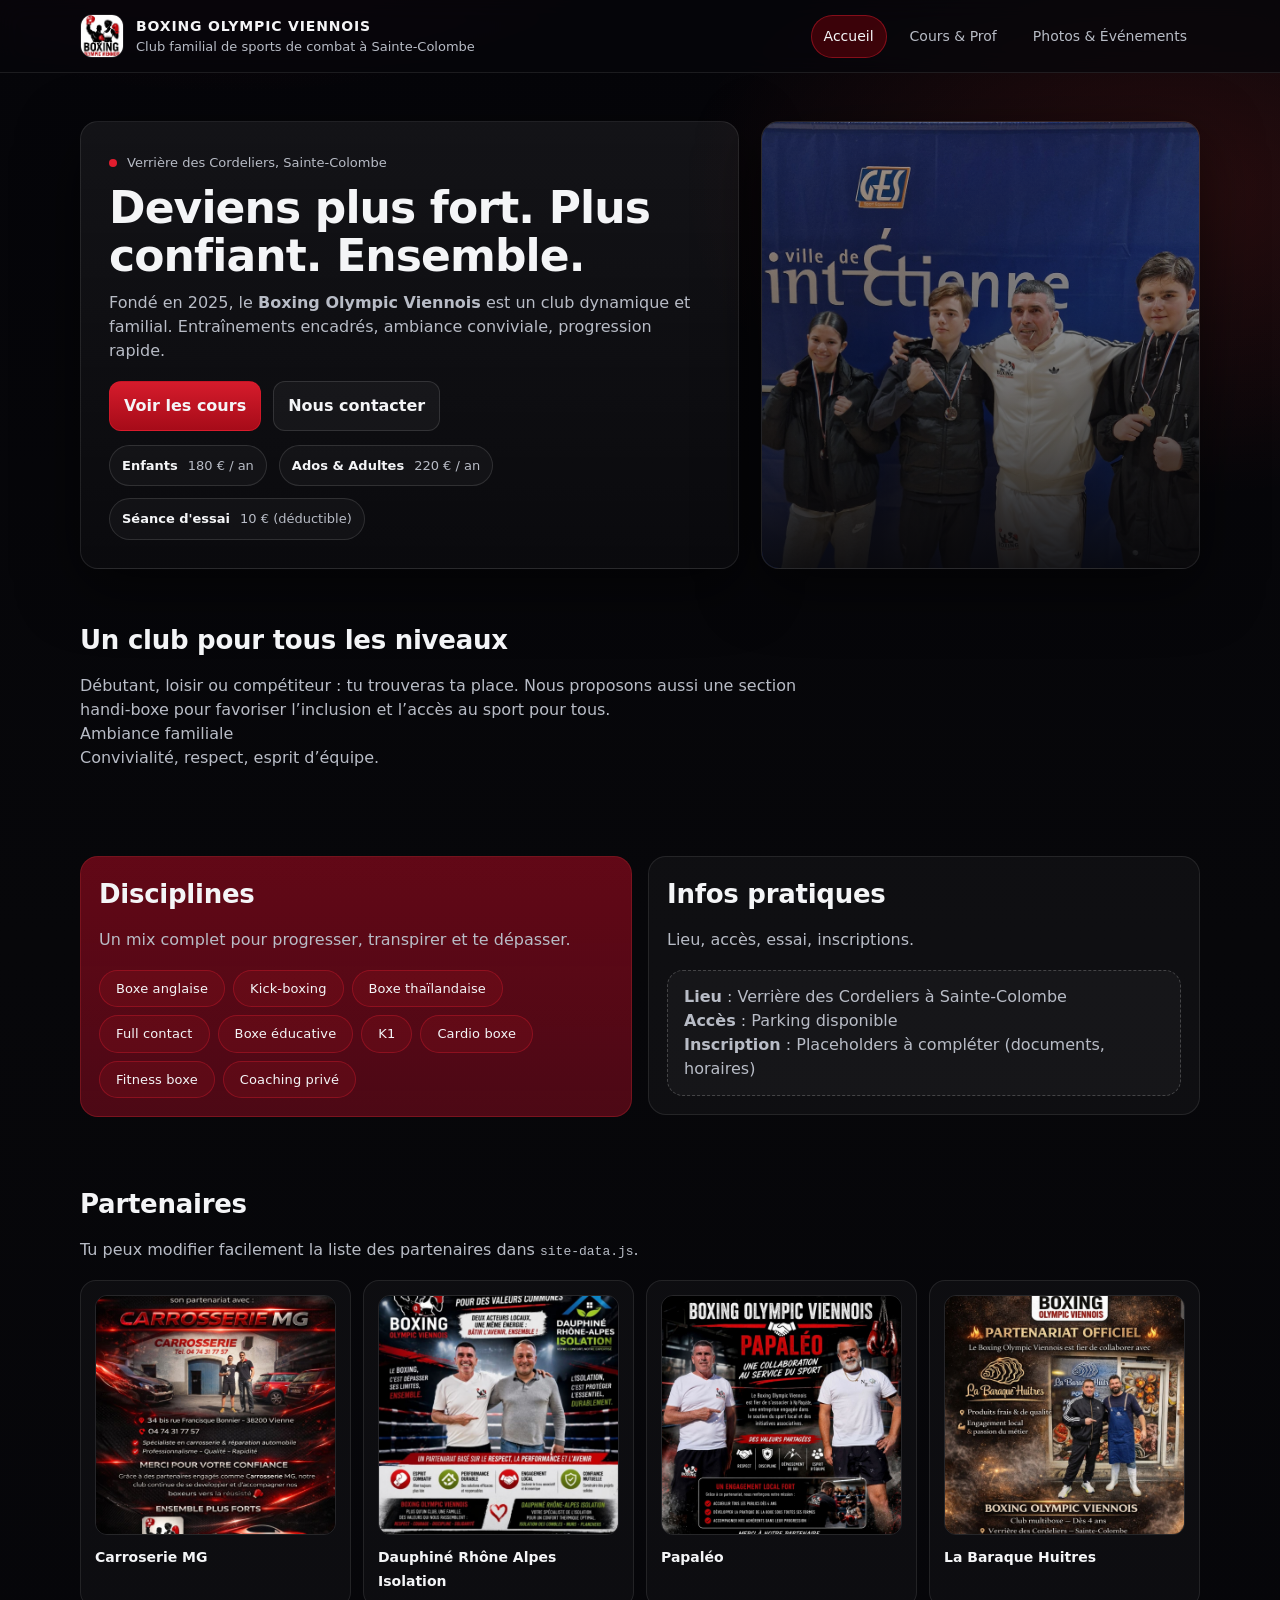
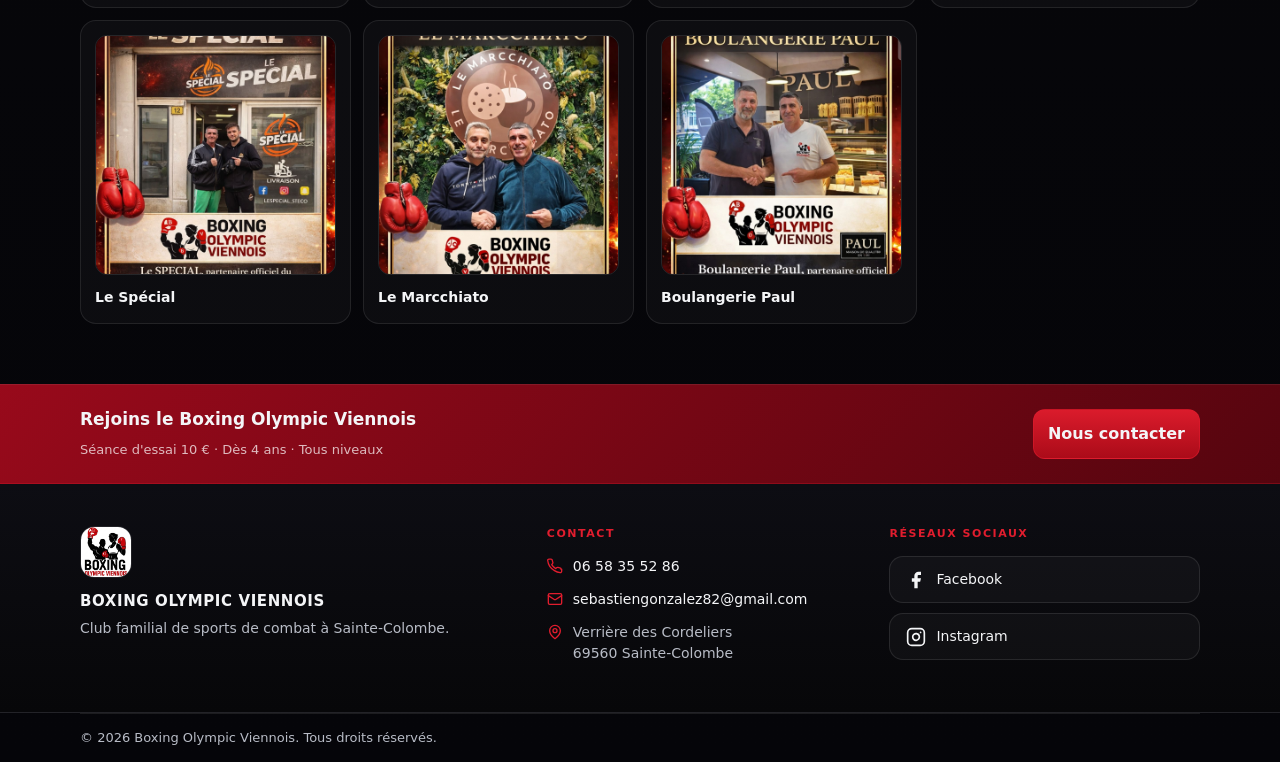
==== commit aae15d0d: "m" ====
--- a/index.html
+++ b/index.html
@@ -60,8 +60,10 @@
           <div class="hero-card hero-media" aria-label="Photo du club">
             <img src="images/index.jpg" alt="Boxing Olympic Viennois - Entraînement" />
             <div class="hero-badges">
+              <!--
               <div class="badge"><strong>Dès 4 ans</strong><span>enfants / ados / adultes</span></div>
               <div class="badge"><strong>Essai</strong><span>10€ déductible</span></div>
+              -->
             </div>
           </div>
         </div>
--- a/styles.css
+++ b/styles.css
@@ -156,6 +156,59 @@
 
 .features .card{grid-column: span 4}
 
+.schedule-wrap{overflow-x:auto; -webkit-overflow-scrolling:touch; border-radius:16px; border:1px solid var(--border)}
+.schedule{
+  width:100%; border-collapse:collapse; min-width:560px;
+}
+.schedule thead th{
+  background:rgba(255, 224, 224, 0.867);
+  color:#ca1717;
+  font-style:italic;
+  font-weight:800;
+  padding:13px 16px;
+  text-align:center;
+  text-transform:uppercase;
+  letter-spacing:.07em;
+  font-size:14px;
+}
+.schedule__time-col{width:70px}
+.schedule thead th:first-child{background:rgba(0,0,0,.55); width:70px}
+.schedule__time{
+  color:var(--muted);
+  font-size:13px;
+  font-weight:700;
+  text-align:right;
+  padding:0px 14px 14px;
+  white-space:nowrap;
+  background:rgba(0,0,0,.35);
+  vertical-align:top;
+  border-right:1px solid var(--border);
+  border-bottom:1px solid var(--border);
+}
+.schedule__cell{
+  padding:16px 12px;
+  text-align:center;
+  font-weight:700;
+  font-size:13px;
+  border:1px solid rgba(0,0,0,.20);
+  vertical-align:middle;
+  line-height:1.45;
+}
+.schedule__cell em{
+  font-weight:400;
+  font-style:normal;
+  display:block;
+  font-size:12px;
+  margin-top:4px;
+  opacity:.85;
+}
+.schedule__end{border-top:2px solid var(--border); height:6px; background:rgba(0,0,0,.25)}
+.schedule__cell--kids    {background:#f97316; color:#fffdff}
+.schedule__cell--combat  {background:#a855f7; color:#fffdff}
+.schedule__cell--ladies  {background:#ec4899; color:#fffdff}
+.schedule__cell--adults  {background:#0ea5e9; color:#fffdff}
+.schedule__cell--coaching{background:rgba(67, 107, 162, 0.774); color:#fffdff; font-style:italic; border:1px solid rgba(148,163,184,.20)}
+
 .split{display:grid; grid-template-columns: 1fr 1fr; gap:16px; align-items:start}
 .list{margin:0; padding-left:18px; color:var(--muted)}
 .list li{margin:8px 0}
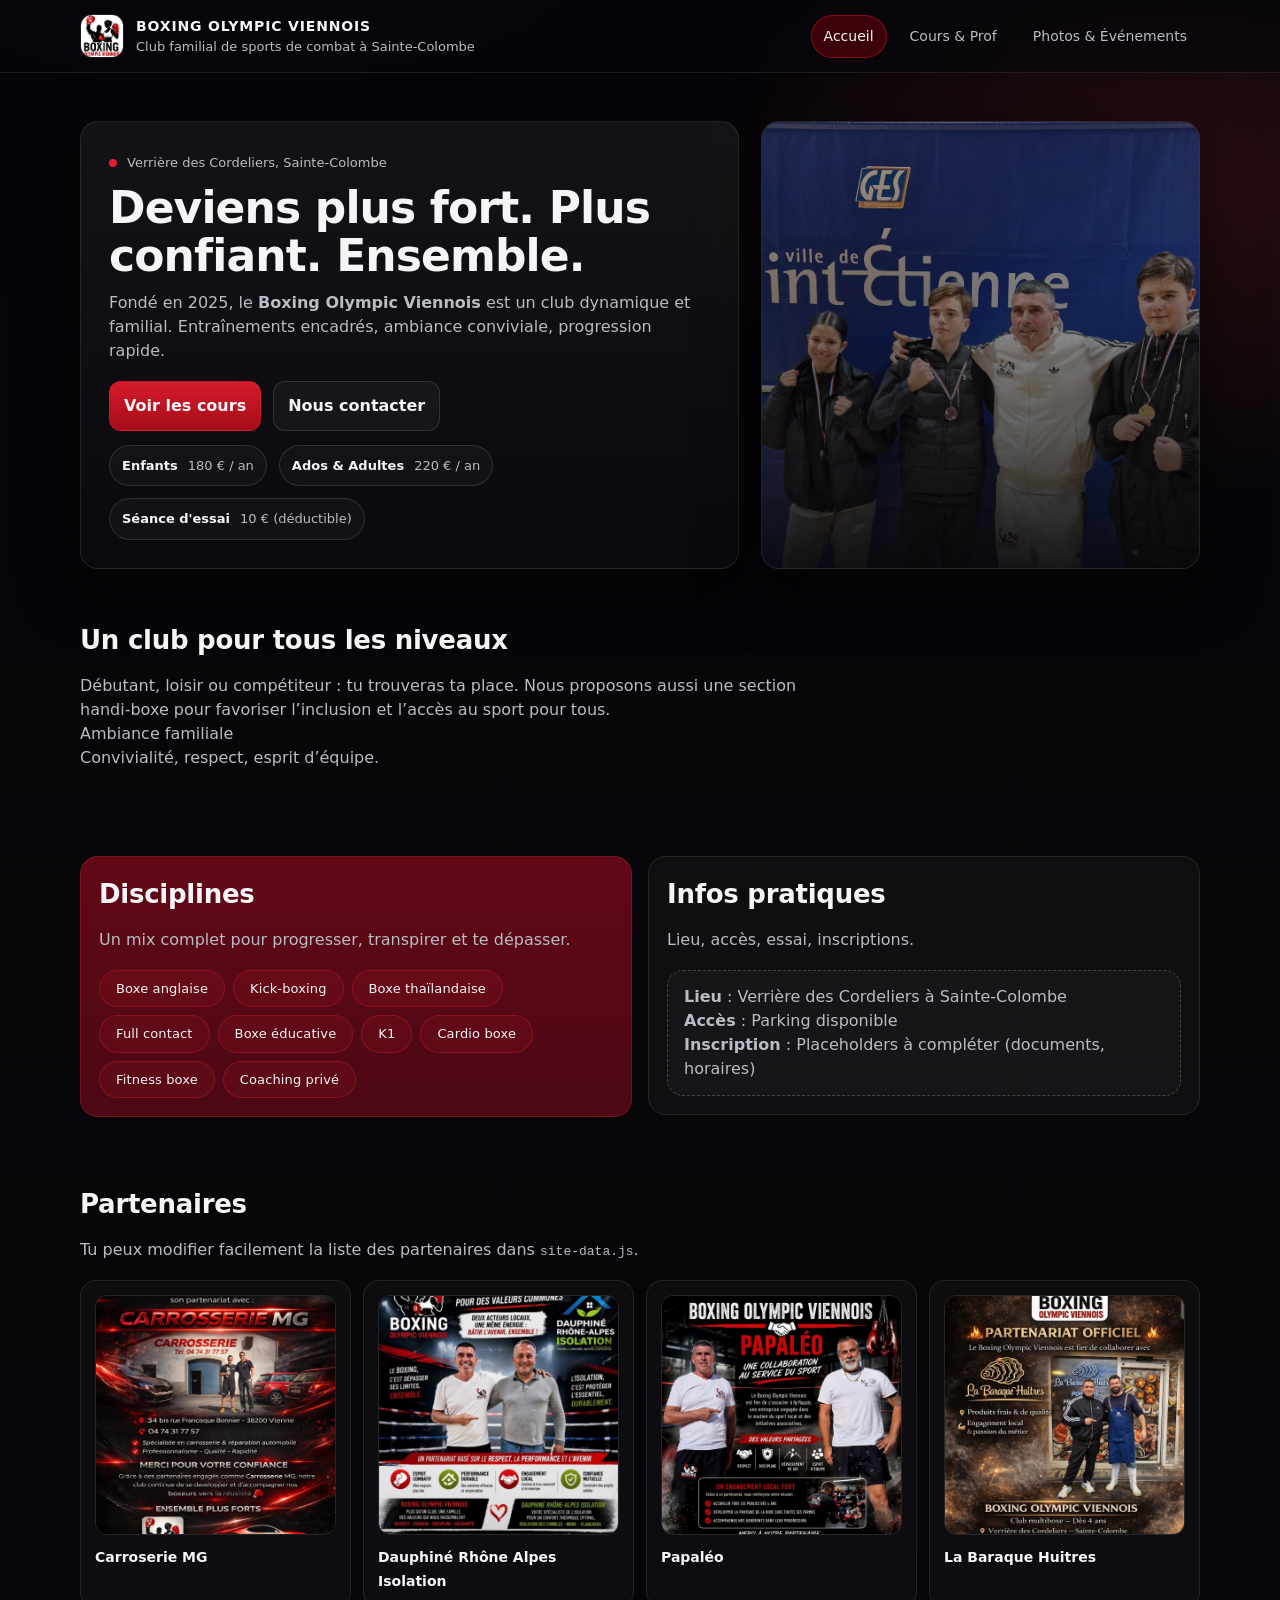
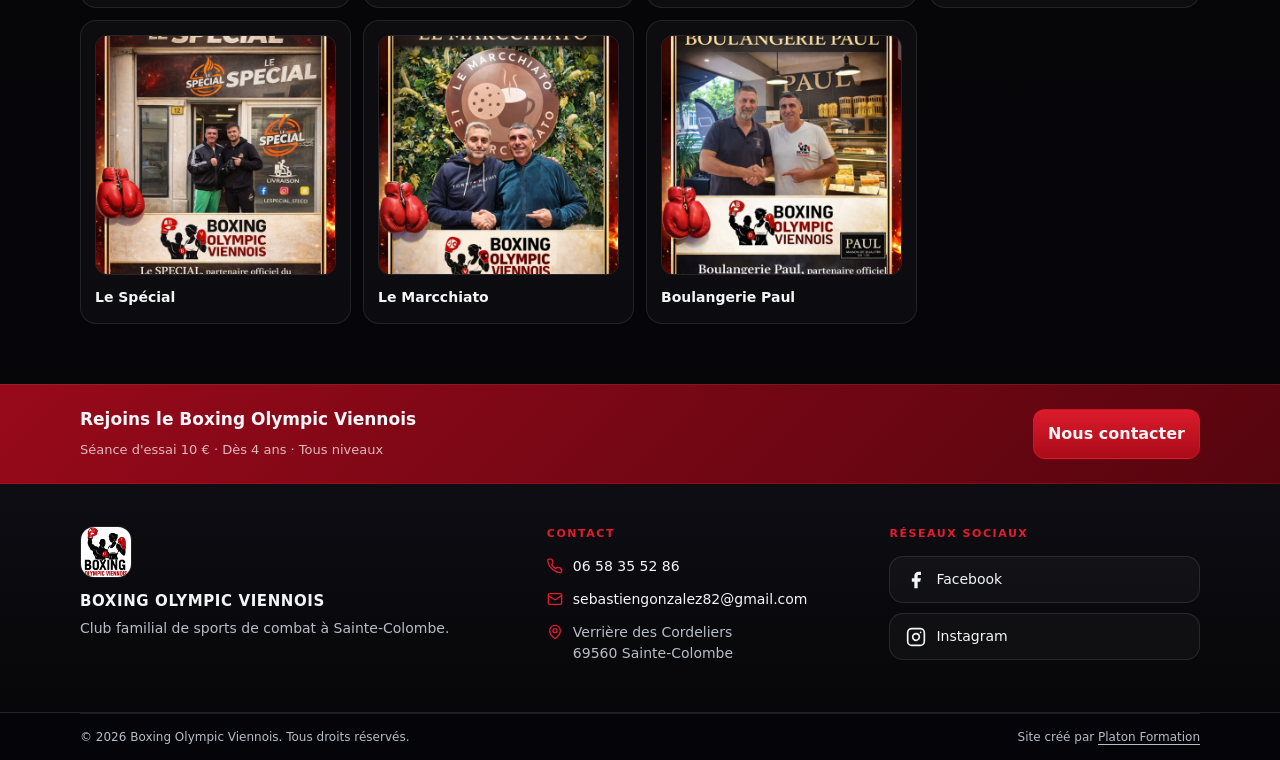
==== commit f7d5ab6c: "m" ====
--- a/index.html
+++ b/index.html
@@ -168,6 +168,7 @@
 
     <div class="container subfooter">
       <div>© <span id="year"></span> Boxing Olympic Viennois. Tous droits réservés.</div>
+      <div>Site créé par <a href="https://platonformation.com" target="_blank" rel="noopener">Platon Formation</a></div>
     </div>
 
     <script>
--- a/styles.css
+++ b/styles.css
@@ -130,14 +130,19 @@
 .card--accent h2, .card--accent h3{color:var(--text)}
 .card--accent p{color:rgba(244,245,247,.84)}
 
- .prof-photo{
-   width:100%;
-   height:220px;
-   object-fit:cover;
-   border-radius:16px;
-   border:1px solid rgba(255,255,255,.10);
-   margin:12px 0 12px;
- }
+.prof-layout{display:grid; grid-template-columns:1fr 340px; gap:28px; align-items:start}
+.prof-photos{display:grid; grid-template-columns:1fr 1fr; gap:12px}
+.prof-photos figure{margin:0}
+.prof-photos figcaption{text-align:center; font-size:12px; color:var(--muted); margin-top:6px; letter-spacing:.04em}
+.prof-photo{
+  width:100%;
+  height:260px;
+  object-fit:cover;
+  object-position:top;
+  border-radius:16px;
+  border:1px solid rgba(255,255,255,.10);
+  display:block;
+}
 
 .discipline-grid .card{grid-column: span 6}
 
@@ -318,9 +323,17 @@
 }
 .social-btn:hover{border-color:rgba(225,29,46,.45); background:rgba(225,29,46,.08); color:var(--text)}
 
-.subfooter{padding:14px 0; color:var(--muted); font-size:13px; border-top:1px solid var(--border)}
-
 .notice{padding:14px 16px; border-radius:16px; border:1px dashed rgba(255,255,255,.20); background:rgba(255,255,255,.03); color:var(--muted)}
+
+.subfooter{
+  display:flex; align-items:center; justify-content:space-between; flex-wrap:wrap; gap:8px;
+  padding:14px 0;
+  border-top:1px solid var(--border);
+  font-size:12px;
+  color:var(--muted);
+}
+.subfooter a{color:var(--muted); text-decoration:underline; text-underline-offset:3px}
+.subfooter a:hover{color:var(--red2)}
 
 @media (max-width: 980px){
   .hero-grid{grid-template-columns:1fr}
@@ -341,6 +354,7 @@
   .partner{grid-column:span 6}
   .footer-cols{grid-template-columns:1fr 1fr}
   .footer-cta-inner{flex-direction:column; align-items:flex-start}
+  .prof-layout{grid-template-columns:1fr}
 }
 @media (max-width: 420px){
   .gallery a{grid-column:span 12}
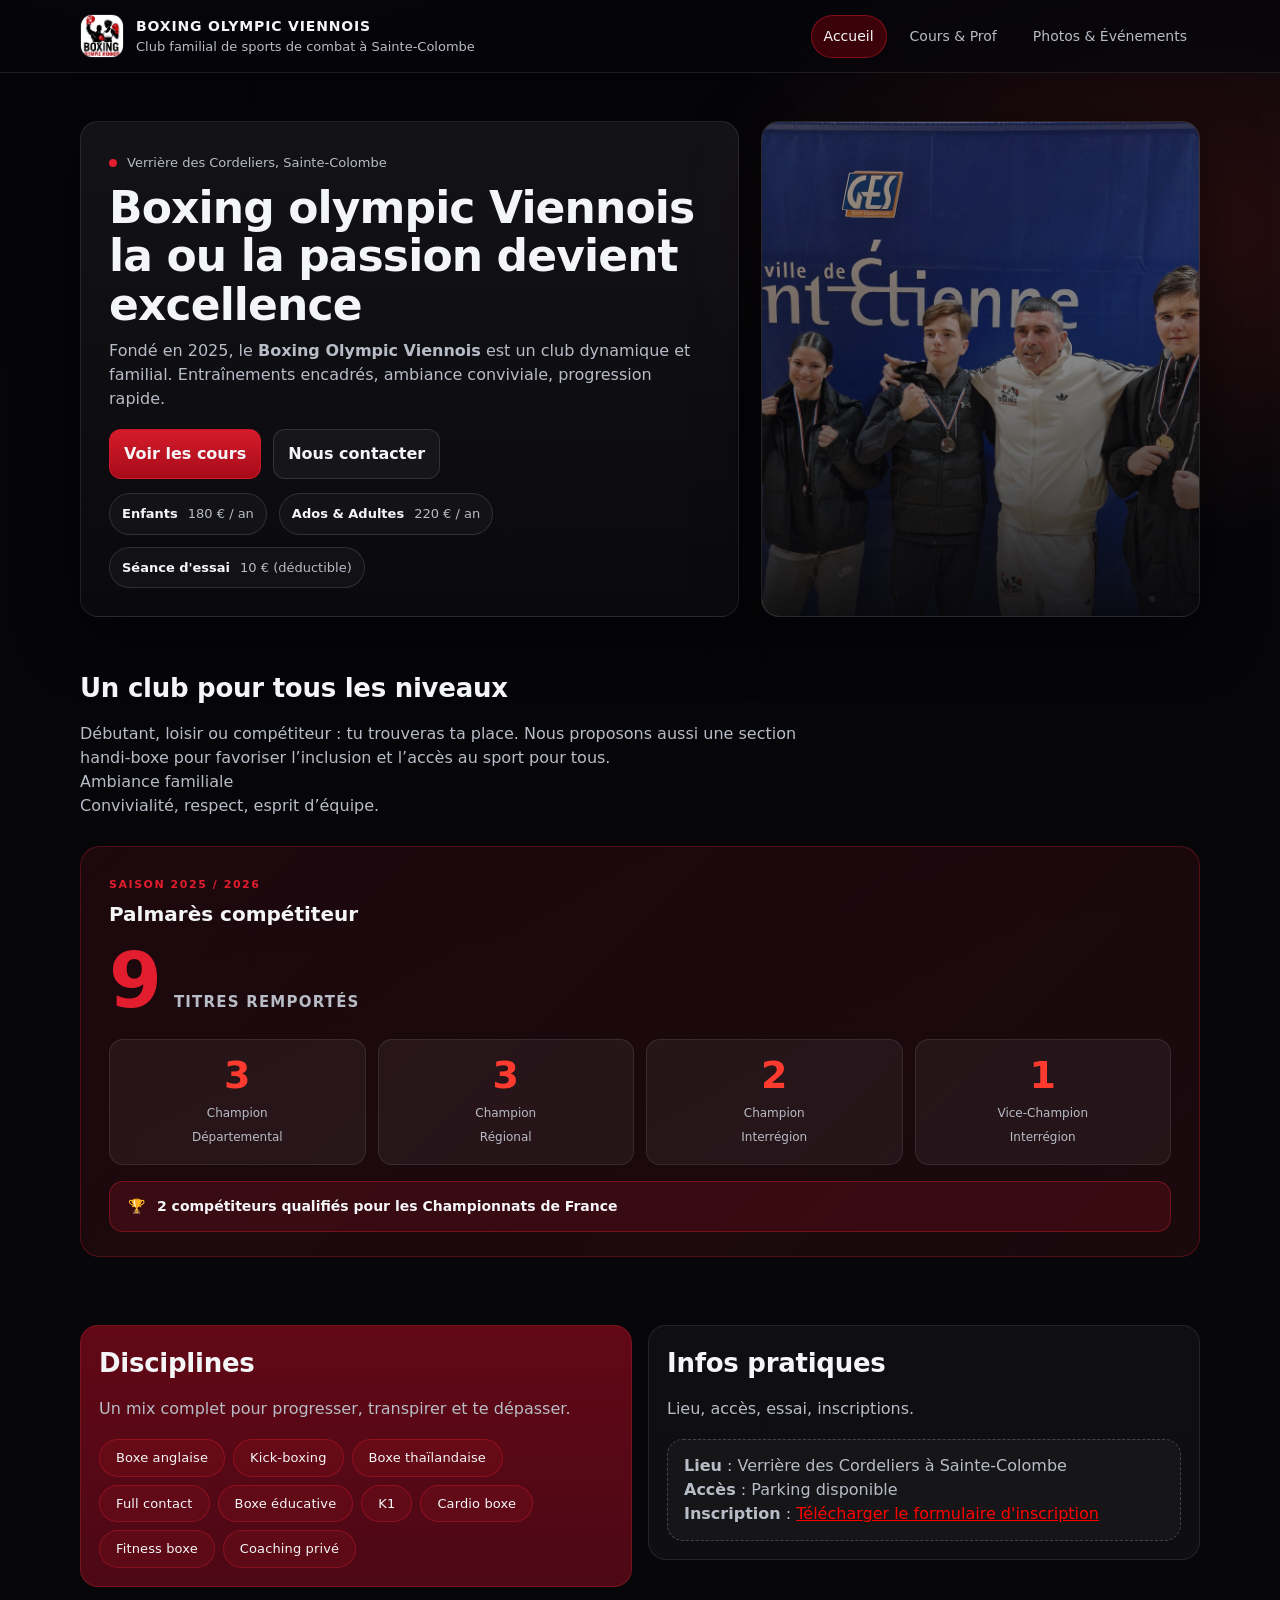
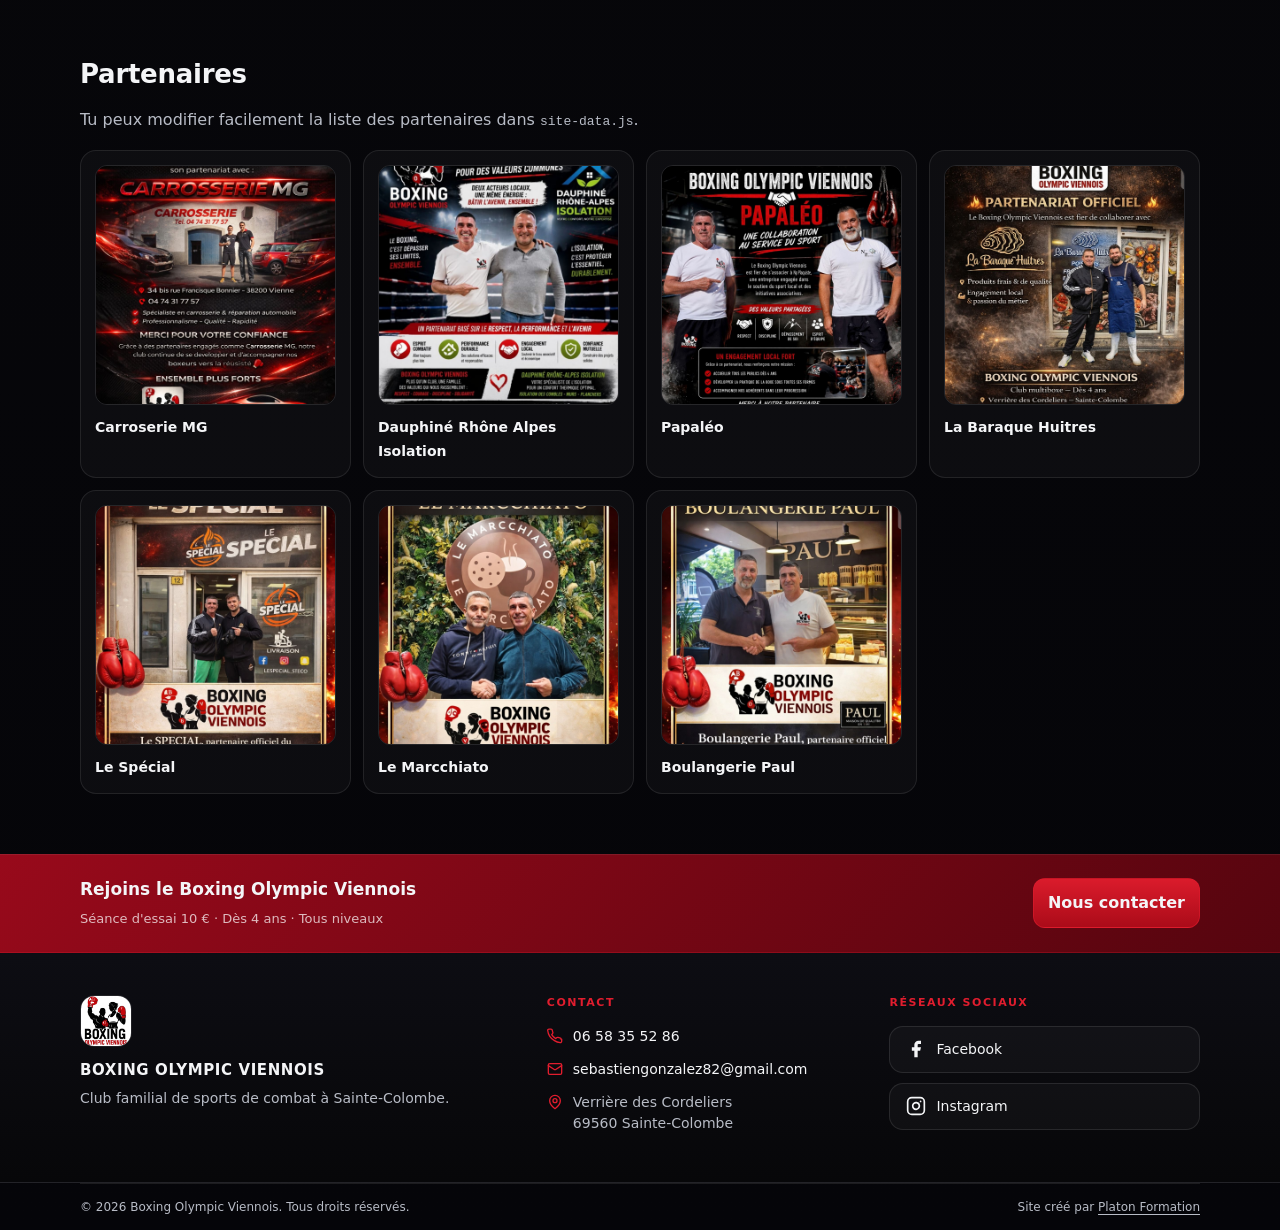
==== commit d8e65bae: "m" ====
--- a/index.html
+++ b/index.html
@@ -44,7 +44,7 @@
       <div class="container hero-grid">
         <div class="hero-card hero-main">
           <div class="kicker"><span class="dot"></span><span id="locationShort">Sainte-Colombe</span></div>
-          <h1>Deviens plus fort. Plus confiant. Ensemble.</h1>
+          <h1>Boxing olympic Viennois la ou la passion devient excellence </h1>
           <p>
             Fondé en 2025, le <strong>Boxing Olympic Viennois</strong> est un club dynamique et familial.
             Entraînements encadrés, ambiance conviviale, progression rapide.
@@ -81,6 +81,39 @@
           Convivialité, respect, esprit d’équipe.
         </p>
 
+        <div class="palmares">
+          <div class="palmares-header">
+            <span class="palmares-season">Saison 2025 / 2026</span>
+            <h3>Palmarès compétiteur</h3>
+          </div>
+          <div class="palmares-hero">
+            <span class="palmares-big">9</span>
+            <span class="palmares-big-label">titres remportés</span>
+          </div>
+          <div class="palmares-grid">
+            <div class="palmares-stat">
+              <span class="palmares-num">3</span>
+              <span class="palmares-desc">Champion<br>Départemental</span>
+            </div>
+            <div class="palmares-stat">
+              <span class="palmares-num">3</span>
+              <span class="palmares-desc">Champion<br>Régional</span>
+            </div>
+            <div class="palmares-stat">
+              <span class="palmares-num">2</span>
+              <span class="palmares-desc">Champion<br>Interrégion</span>
+            </div>
+            <div class="palmares-stat">
+              <span class="palmares-num">1</span>
+              <span class="palmares-desc">Vice-Champion<br>Interrégion</span>
+            </div>
+          </div>
+          <div class="palmares-callout">
+            🏆 <span>2 compétiteurs qualifiés pour les <strong>Championnats de France</strong></span>
+          </div>
+        </div>
+
+      </div>
     </section>
 
     <section class="section">
@@ -97,7 +130,7 @@
           <div class="notice">
             <div><strong>Lieu</strong> : Verrière des Cordeliers à Sainte-Colombe</div>
             <div><strong>Accès</strong> : Parking disponible</div>
-            <div><strong>Inscription</strong> : Placeholders à compléter (documents, horaires)</div>
+            <div><strong>Inscription</strong> : <a href="inscription.pdf" target="_blank" download style="color: red; text-decoration: underline;">Télécharger le formulaire d'inscription</a></div>
           </div>
         </div>
       </div>
@@ -105,6 +138,7 @@
 
     <section class="section">
       <div class="container">
+        
         <h2>Partenaires</h2>
         <p class="lead">Tu peux modifier facilement la liste des partenaires dans <code>site-data.js</code>.</p>
         <div class="partners" id="partners"></div>
--- a/styles.css
+++ b/styles.css
@@ -130,8 +130,12 @@
 .card--accent h2, .card--accent h3{color:var(--text)}
 .card--accent p{color:rgba(244,245,247,.84)}
 
+.cours-intro{display:flex; align-items:stretch; gap:32px}
+.cours-intro > div{flex:1}
+.cours-intro-photo{flex:1; width:100%; height:320px; object-fit:cover; object-position:top; border-radius:20px; border:1px solid rgba(255,255,255,.10)}
+
 .prof-layout{display:grid; grid-template-columns:1fr 340px; gap:28px; align-items:start}
-.prof-photos{display:grid; grid-template-columns:1fr 1fr; gap:12px}
+.prof-photos{grid-template-columns:1fr 1fr; gap:12px}
 .prof-photos figure{margin:0}
 .prof-photos figcaption{text-align:center; font-size:12px; color:var(--muted); margin-top:6px; letter-spacing:.04em}
 .prof-photo{
@@ -145,6 +149,50 @@
 }
 
 .discipline-grid .card{grid-column: span 6}
+
+.palmares{
+  margin-top:28px;
+  padding:24px 28px;
+  border-radius:20px;
+  background:linear-gradient(135deg, rgba(225,29,46,.10) 0%, rgba(42,11,16,.55) 100%);
+  border:1px solid rgba(225,29,46,.28);
+}
+.palmares-header{margin-bottom:14px}
+.palmares-season{font-size:11px; letter-spacing:.14em; text-transform:uppercase; color:var(--red); font-weight:700}
+.palmares-header h3{margin:4px 0 0; font-size:20px; font-weight:800; color:var(--text)}
+.palmares-hero{display:flex; align-items:baseline; gap:12px; margin-bottom:20px}
+.palmares-big{font-size:76px; font-weight:900; color:var(--red); line-height:1}
+.palmares-big-label{font-size:15px; color:var(--muted); font-weight:600; text-transform:uppercase; letter-spacing:.08em}
+.palmares-grid{display:grid; grid-template-columns:repeat(4,1fr); gap:12px; margin-bottom:16px}
+.palmares-stat{
+  background:rgba(255,255,255,.05);
+  border:1px solid rgba(255,255,255,.09);
+  border-radius:14px;
+  padding:16px 10px;
+  text-align:center;
+}
+.palmares-num{display:block; font-size:38px; font-weight:900; color:var(--red2); line-height:1; margin-bottom:6px}
+.palmares-desc{font-size:12px; color:var(--muted); line-height:1.45}
+.palmares-callout{
+  display:flex; align-items:center; gap:12px;
+  padding:14px 18px;
+  border-radius:14px;
+  background:rgba(225,29,46,.15);
+  border:1px solid rgba(225,29,46,.35);
+  font-size:14px; font-weight:600; color:var(--text);
+}
+
+.diplomes{margin-top:20px; padding-top:18px; border-top:1px solid rgba(255,255,255,.10)}
+.diplomes-label{font-size:11px; text-transform:uppercase; letter-spacing:.12em; color:var(--muted); font-weight:700; margin:0 0 10px}
+.diplomes-row{display:flex; gap:10px; flex-wrap:wrap}
+.diplome-link{
+  display:block; border-radius:10px; overflow:hidden;
+  border:1px solid rgba(255,255,255,.12);
+  transition:border-color .2s, transform .2s;
+  flex:1; min-width:80px; max-width:130px;
+}
+.diplome-link:hover{border-color:var(--red); transform:scale(1.03)}
+.diplome-link img{width:100%; height:90px; object-fit:cover; display:block}
 
 .disc-tags{display:flex; flex-wrap:wrap; gap:8px; margin-top:14px}
 .disc-tag{
@@ -355,6 +403,10 @@
   .footer-cols{grid-template-columns:1fr 1fr}
   .footer-cta-inner{flex-direction:column; align-items:flex-start}
   .prof-layout{grid-template-columns:1fr}
+  .cours-intro{flex-direction:column}
+  .cours-intro-photo{width:100%; height:220px}
+  .palmares-grid{grid-template-columns:repeat(2,1fr)}
+  .palmares-big{font-size:56px}
 }
 @media (max-width: 420px){
   .gallery a{grid-column:span 12}
